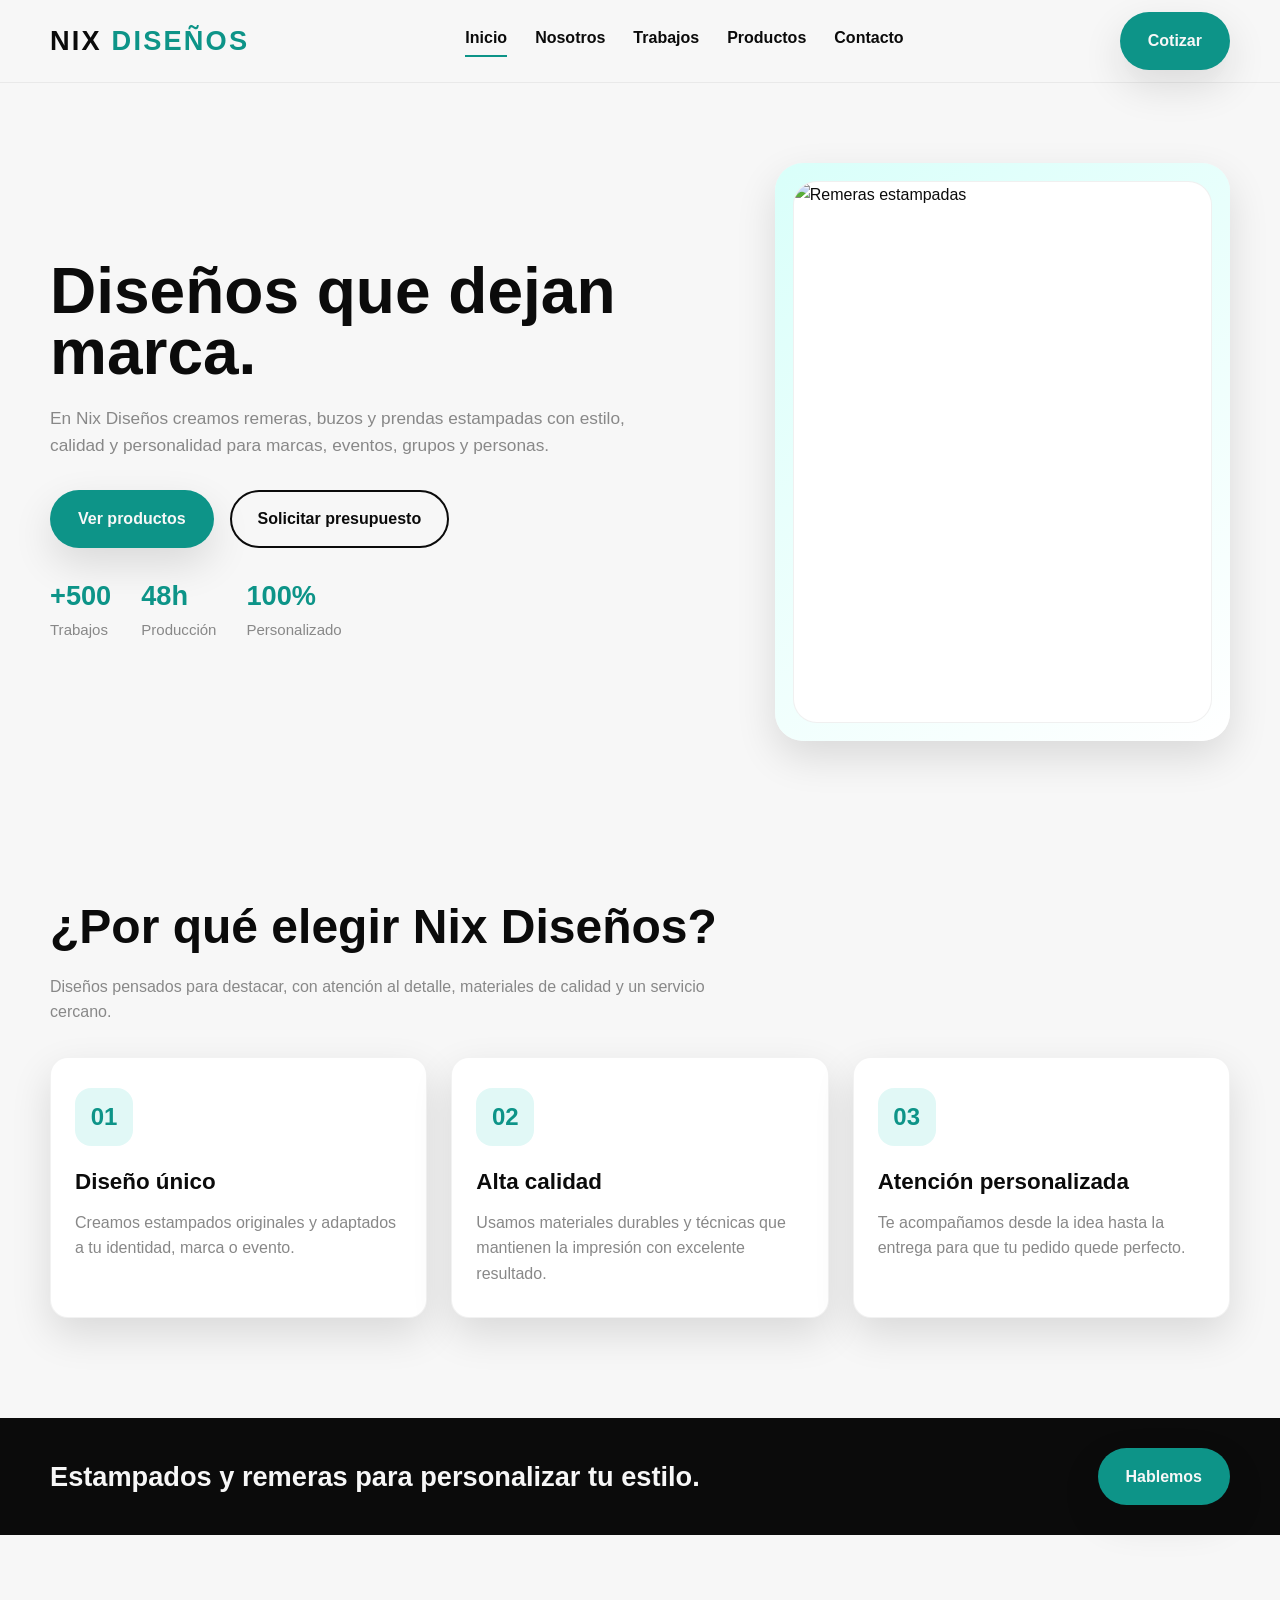
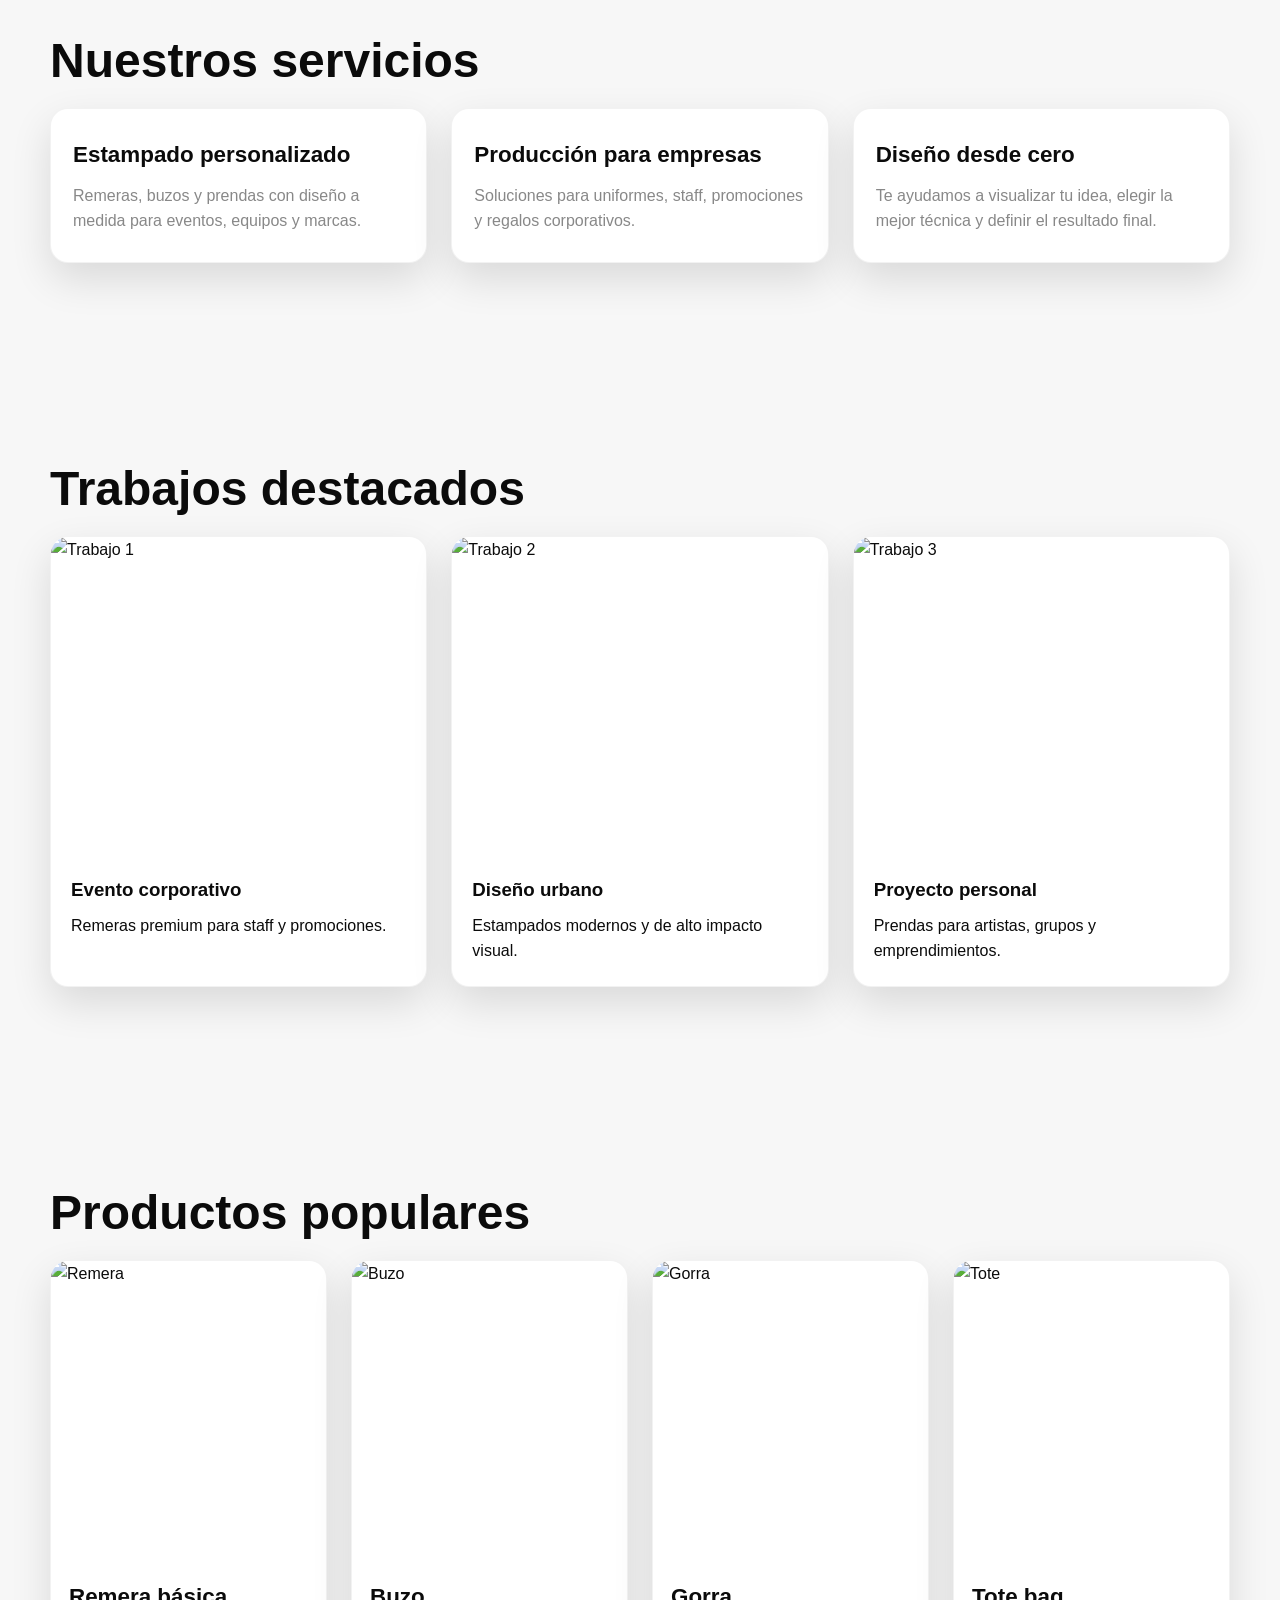
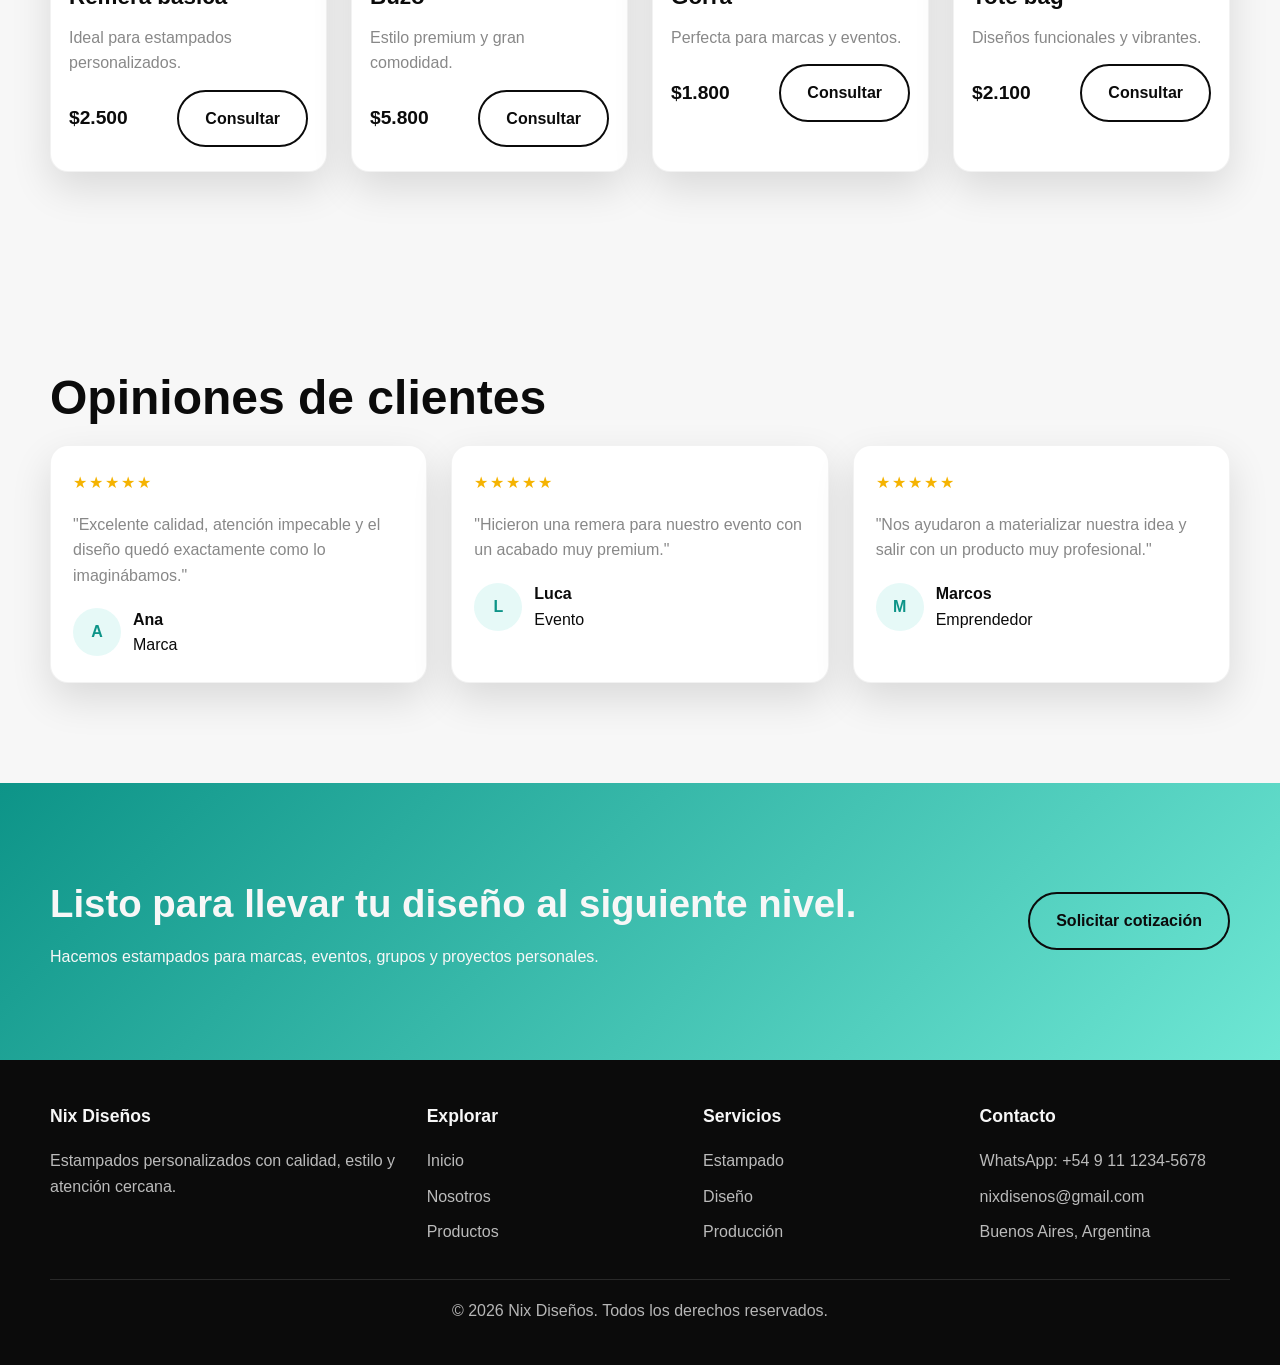
==== index.html @ 9eb081d6 "Agregar estructura completa de sitio web Nix Diseños - 5 páginas con estilos" ====
<!DOCTYPE html>
<html lang="es">
  <head>
    <meta charset="UTF-8" />
    <meta name="viewport" content="width=device-width, initial-scale=1.0" />
    <title>Nix Diseños | Estampados y remeras personalizadas</title>
    <meta
      name="description"
      content="Nix Diseños crea remeras estampadas personalizadas, diseños únicos y productos con estilo premium."
    />
    <link rel="stylesheet" href="styles.css" />
  </head>
  <body>
    <header>
      <div class="container navbar">
        <a href="index.html" class="logo">NIX <span>DISEÑOS</span></a>

        <nav class="nav-menu">
          <a href="index.html" class="active">Inicio</a>
          <a href="nosotros.html">Nosotros</a>
          <a href="trabajos.html">Trabajos</a>
          <a href="productos.html">Productos</a>
          <a href="contacto.html">Contacto</a>
        </nav>

        <div class="nav-actions">
          <a href="contacto.html" class="btn btn-primary">Cotizar</a>
          <button class="menu-toggle" aria-label="Abrir menú">
            <span></span>
            <span></span>
            <span></span>
          </button>
        </div>
      </div>
    </header>

    <main>
      <section class="hero">
        <div class="container hero-grid">
          <div class="hero-copy">
            <h1>Diseños que dejan marca.</h1>
            <p>
              En Nix Diseños creamos remeras, buzos y prendas estampadas con
              estilo, calidad y personalidad para marcas, eventos, grupos y
              personas.
            </p>

            <div class="hero-buttons">
              <a href="productos.html" class="btn btn-primary">Ver productos</a>
              <a href="contacto.html" class="btn btn-secondary">Solicitar presupuesto</a>
            </div>

            <div class="hero-stats">
              <div class="stat">
                <strong>+500</strong>
                <span>Trabajos</span>
              </div>
              <div class="stat">
                <strong>48h</strong>
                <span>Producción</span>
              </div>
              <div class="stat">
                <strong>100%</strong>
                <span>Personalizado</span>
              </div>
            </div>
          </div>

          <div class="hero-visual">
            <div class="product-showcase">
              <img
                src="https://images.unsplash.com/photo-1521572267360-ee0c2909d518?auto=format&fit=crop&w=900&q=80"
                alt="Remeras estampadas"
              />
            </div>
          </div>
        </div>
      </section>

      <section class="section">
        <div class="container">
          <h2 class="section-title">¿Por qué elegir Nix Diseños?</h2>
          <p class="section-subtitle">
            Diseños pensados para destacar, con atención al detalle, materiales de
            calidad y un servicio cercano.
          </p>

          <div class="feature-grid">
            <article class="feature-card">
              <div class="icon">01</div>
              <h3>Diseño único</h3>
              <p>
                Creamos estampados originales y adaptados a tu identidad, marca o
                evento.
              </p>
            </article>

            <article class="feature-card">
              <div class="icon">02</div>
              <h3>Alta calidad</h3>
              <p>
                Usamos materiales durables y técnicas que mantienen la impresión con
                excelente resultado.
              </p>
            </article>

            <article class="feature-card">
              <div class="icon">03</div>
              <h3>Atención personalizada</h3>
              <p>
                Te acompañamos desde la idea hasta la entrega para que tu pedido quede
                perfecto.
              </p>
            </article>
          </div>
        </div>
      </section>

      <div class="landing-strip">
        <div class="container strip-inner">
          <h3>Estampados y remeras para personalizar tu estilo.</h3>
          <a href="contacto.html" class="btn btn-primary">Hablemos</a>
        </div>
      </div>

      <section class="section">
        <div class="container">
          <h2 class="section-title">Nuestros servicios</h2>

          <div class="services-grid">
            <article class="service-card">
              <h3>Estampado personalizado</h3>
              <p>
                Remeras, buzos y prendas con diseño a medida para eventos, equipos y
                marcas.
              </p>
            </article>

            <article class="service-card">
              <h3>Producción para empresas</h3>
              <p>
                Soluciones para uniformes, staff, promociones y regalos corporativos.
              </p>
            </article>

            <article class="service-card">
              <h3>Diseño desde cero</h3>
              <p>
                Te ayudamos a visualizar tu idea, elegir la mejor técnica y definir el
                resultado final.
              </p>
            </article>
          </div>
        </div>
      </section>

      <section class="section">
        <div class="container">
          <h2 class="section-title">Trabajos destacados</h2>

          <div class="work-grid">
            <article class="work-card">
              <img
                src="https://images.unsplash.com/photo-1521572267360-ee0c2909d518?auto=format&fit=crop&w=800&q=80"
                alt="Trabajo 1"
              />
              <div class="work-info">
                <h3>Evento corporativo</h3>
                <p>Remeras premium para staff y promociones.</p>
              </div>
            </article>

            <article class="work-card">
              <img
                src="https://images.unsplash.com/photo-1521572267360-ee0c2909d518?auto=format&fit=crop&w=800&q=80"
                alt="Trabajo 2"
              />
              <div class="work-info">
                <h3>Diseño urbano</h3>
                <p>Estampados modernos y de alto impacto visual.</p>
              </div>
            </article>

            <article class="work-card">
              <img
                src="https://images.unsplash.com/photo-1521572267360-ee0c2909d518?auto=format&fit=crop&w=800&q=80"
                alt="Trabajo 3"
              />
              <div class="work-info">
                <h3>Proyecto personal</h3>
                <p>Prendas para artistas, grupos y emprendimientos.</p>
              </div>
            </article>
          </div>
        </div>
      </section>

      <section class="section">
        <div class="container">
          <h2 class="section-title">Productos populares</h2>

          <div class="product-grid">
            <article class="product-card">
              <img src="https://images.unsplash.com/photo-1521572267360-ee0c2909d518?auto=format&fit=crop&w=700&q=80" alt="Remera">
              <div class="product-info">
                <h3>Remera básica</h3>
                <p>Ideal para estampados personalizados.</p>
                <div class="price">
                  <span>$2.500</span>
                  <a href="contacto.html" class="btn btn-secondary">Consultar</a>
                </div>
              </div>
            </article>

            <article class="product-card">
              <img src="https://images.unsplash.com/photo-1521572267360-ee0c2909d518?auto=format&fit=crop&w=700&q=80" alt="Buzo">
              <div class="product-info">
                <h3>Buzo</h3>
                <p>Estilo premium y gran comodidad.</p>
                <div class="price">
                  <span>$5.800</span>
                  <a href="contacto.html" class="btn btn-secondary">Consultar</a>
                </div>
              </div>
            </article>

            <article class="product-card">
              <img src="https://images.unsplash.com/photo-1521572267360-ee0c2909d518?auto=format&fit=crop&w=700&q=80" alt="Gorra">
              <div class="product-info">
                <h3>Gorra</h3>
                <p>Perfecta para marcas y eventos.</p>
                <div class="price">
                  <span>$1.800</span>
                  <a href="contacto.html" class="btn btn-secondary">Consultar</a>
                </div>
              </div>
            </article>

            <article class="product-card">
              <img src="https://images.unsplash.com/photo-1521572267360-ee0c2909d518?auto=format&fit=crop&w=700&q=80" alt="Tote">
              <div class="product-info">
                <h3>Tote bag</h3>
                <p>Diseños funcionales y vibrantes.</p>
                <div class="price">
                  <span>$2.100</span>
                  <a href="contacto.html" class="btn btn-secondary">Consultar</a>
                </div>
              </div>
            </article>
          </div>
        </div>
      </section>

      <section class="section">
        <div class="container">
          <h2 class="section-title">Opiniones de clientes</h2>

          <div class="testimonials-grid">
            <article class="testimonial">
              <div class="rating">★★★★★</div>
              <p>
                "Excelente calidad, atención impecable y el diseño quedó exactamente
                como lo imaginábamos."
              </p>
              <div class="client">
                <div class="avatar">A</div>
                <div>
                  <strong>Ana</strong><br />
                  <span>Marca</span>
                </div>
              </div>
            </article>

            <article class="testimonial">
              <div class="rating">★★★★★</div>
              <p>
                "Hicieron una remera para nuestro evento con un acabado muy premium."
              </p>
              <div class="client">
                <div class="avatar">L</div>
                <div>
                  <strong>Luca</strong><br />
                  <span>Evento</span>
                </div>
              </div>
            </article>

            <article class="testimonial">
              <div class="rating">★★★★★</div>
              <p>
                "Nos ayudaron a materializar nuestra idea y salir con un producto muy
                profesional."
              </p>
              <div class="client">
                <div class="avatar">M</div>
                <div>
                  <strong>Marcos</strong><br />
                  <span>Emprendedor</span>
                </div>
              </div>
            </article>
          </div>
        </div>
      </section>

      <section class="cta">
        <div class="container cta-inner">
          <div>
            <h2>Listo para llevar tu diseño al siguiente nivel.</h2>
            <p>Hacemos estampados para marcas, eventos, grupos y proyectos personales.</p>
          </div>
          <a href="contacto.html" class="btn btn-secondary">Solicitar cotización</a>
        </div>
      </section>
    </main>

    <footer>
      <div class="container">
        <div class="footer-grid">
          <div>
            <h4>Nix Diseños</h4>
            <p>
              Estampados personalizados con calidad, estilo y atención cercana.
            </p>
          </div>

          <div>
            <h4>Explorar</h4>
            <ul>
              <li><a href="index.html">Inicio</a></li>
              <li><a href="nosotros.html">Nosotros</a></li>
              <li><a href="productos.html">Productos</a></li>
            </ul>
          </div>

          <div>
            <h4>Servicios</h4>
            <ul>
              <li>Estampado</li>
              <li>Diseño</li>
              <li>Producción</li>
            </ul>
          </div>

          <div>
            <h4>Contacto</h4>
            <ul>
              <li>WhatsApp: +54 9 11 1234-5678</li>
              <li>nixdisenos@gmail.com</li>
              <li>Buenos Aires, Argentina</li>
            </ul>
          </div>
        </div>

        <div class="copyright">
          © <span id="year"></span> Nix Diseños. Todos los derechos reservados.
        </div>
      </div>
    </footer>

    <script src="script.js"></script>
  </body>
</html>
---- styles.css ----
:root {
  --black: #0b0b0b;
  --white: #f7f7f7;
  --green-1: #0d9488;
  --green-2: #6ee7d4;
  --gray-1: #dfe3e3;
  --gray-2: #888888;
  --shadow: 0 16px 40px rgba(0, 0, 0, 0.12);
  --radius: 18px;
  --container: 1180px;
}

* {
  box-sizing: border-box;
  margin: 0;
  padding: 0;
}

html {
  scroll-behavior: smooth;
}

body {
  font-family: Arial, Helvetica, sans-serif;
  background: var(--white);
  color: var(--black);
  line-height: 1.6;
}

img {
  max-width: 100%;
  display: block;
}

a {
  text-decoration: none;
  color: inherit;
}

ul {
  list-style: none;
}

.container {
  width: min(var(--container), calc(100% - 32px));
  margin: 0 auto;
}

.btn {
  display: inline-flex;
  align-items: center;
  justify-content: center;
  padding: 14px 26px;
  border-radius: 999px;
  font-weight: 700;
  transition: 0.2s ease;
  border: 2px solid transparent;
  cursor: pointer;
}

.btn-primary {
  background: var(--green-1);
  color: var(--white);
  box-shadow: var(--shadow);
}

.btn-primary:hover {
  background: #0a7c73;
}

.btn-secondary {
  border-color: var(--black);
  color: var(--black);
  background: transparent;
}

.btn-secondary:hover {
  background: var(--black);
  color: var(--white);
}

.section {
  padding: 100px 0;
}

.section-title {
  font-size: clamp(2rem, 4vw, 3rem);
  margin-bottom: 20px;
  line-height: 1.1;
}

.section-subtitle {
  color: var(--gray-2);
  max-width: 700px;
  margin-bottom: 32px;
}

header {
  position: sticky;
  top: 0;
  z-index: 100;
  background: rgba(247, 247, 247, 0.92);
  backdrop-filter: blur(10px);
  border-bottom: 1px solid rgba(0, 0, 0, 0.06);
}

.navbar {
  display: flex;
  align-items: center;
  justify-content: space-between;
  min-height: 82px;
}

.logo {
  font-size: 1.7rem;
  letter-spacing: 0.08em;
  font-weight: 800;
  color: var(--black);
}

.logo span {
  color: var(--green-1);
}

.nav-menu {
  display: flex;
  align-items: center;
  gap: 28px;
  font-weight: 600;
}

.nav-menu a {
  position: relative;
  padding-bottom: 6px;
}

.nav-menu a::after {
  content: "";
  position: absolute;
  left: 0;
  bottom: 0;
  width: 0;
  height: 2px;
  background: var(--green-1);
  transition: width 0.2s ease;
}

.nav-menu a:hover::after,
.nav-menu a.active::after {
  width: 100%;
}

.nav-actions {
  display: flex;
  align-items: center;
  gap: 12px;
}

.menu-toggle {
  display: none;
  flex-direction: column;
  gap: 5px;
  border: none;
  background: transparent;
  cursor: pointer;
}

.menu-toggle span {
  display: block;
  width: 28px;
  height: 3px;
  background: var(--black);
  border-radius: 3px;
}

.hero {
  padding: 80px 0 60px;
}

.hero-grid {
  display: grid;
  grid-template-columns: 1.2fr 0.8fr;
  gap: 42px;
  align-items: center;
}

.hero-copy h1 {
  font-size: clamp(2.6rem, 5vw, 5rem);
  line-height: 0.95;
  margin-bottom: 22px;
}

.hero-copy p {
  font-size: 1.08rem;
  color: var(--gray-2);
  max-width: 600px;
  margin-bottom: 30px;
}

.hero-buttons {
  display: flex;
  gap: 16px;
  flex-wrap: wrap;
}

.hero-stats {
  display: flex;
  gap: 30px;
  margin-top: 26px;
  flex-wrap: wrap;
}

.stat strong {
  display: block;
  font-size: 1.7rem;
  color: var(--green-1);
}

.stat span {
  color: var(--gray-2);
  font-size: 0.94rem;
}

.hero-visual {
  background: linear-gradient(145deg, #d9fffa, #ffffff);
  border-radius: 28px;
  padding: 18px;
  box-shadow: var(--shadow);
}

.product-showcase {
  border-radius: 24px;
  overflow: hidden;
  background: #fff;
  border: 1px solid rgba(0, 0, 0, 0.06);
}

.product-showcase img {
  width: 100%;
  height: 540px;
  object-fit: cover;
}

.badge {
  position: absolute;
  background: var(--black);
  color: var(--white);
  padding: 10px 14px;
  border-radius: 999px;
  font-size: 0.8rem;
  font-weight: 700;
  top: 12px;
  right: 12px;
}

.feature-grid,
.services-grid,
.work-grid,
.product-grid,
.testimonials-grid,
.contact-grid,
.about-grid {
  display: grid;
  gap: 24px;
}

.feature-grid {
  grid-template-columns: repeat(3, minmax(0, 1fr));
}

.feature-card,
.service-card,
.work-card,
.product-card,
.testimonial,
.contact-card,
.about-card {
  background: #fff;
  border: 1px solid rgba(0, 0, 0, 0.05);
  border-radius: var(--radius);
  box-shadow: var(--shadow);
}

.feature-card {
  padding: 30px 24px;
}

.icon {
  width: 58px;
  height: 58px;
  border-radius: 16px;
  display: grid;
  place-items: center;
  background: rgba(14, 199, 177, 0.12);
  color: var(--green-1);
  font-size: 1.5rem;
  font-weight: 800;
  margin-bottom: 18px;
}

.feature-card h3,
.service-card h3,
.product-card h3,
.contact-card h3,
.about-card h3 {
  margin-bottom: 10px;
  font-size: 1.4rem;
}

.feature-card p,
.service-card p,
.product-card p,
.contact-card p,
.about-card p,
.testimonial p,
.contact-form p {
  color: var(--gray-2);
}

.landing-strip {
  background: var(--black);
  color: var(--white);
  padding: 30px 0;
}

.strip-inner {
  display: flex;
  justify-content: space-between;
  align-items: center;
  gap: 20px;
  flex-wrap: wrap;
}

.strip-inner h3 {
  font-size: clamp(1.7rem, 2vw, 2.3rem);
}

.services-grid {
  grid-template-columns: repeat(3, minmax(0, 1fr));
}

.service-card {
  padding: 28px 22px;
}

.work-grid {
  grid-template-columns: repeat(3, minmax(0, 1fr));
}

.work-card {
  overflow: hidden;
}

.work-card img {
  width: 100%;
  height: 320px;
  object-fit: cover;
}

.work-info {
  padding: 18px 20px 22px;
}

.work-info h3 {
  margin-bottom: 8px;
}

.product-grid {
  grid-template-columns: repeat(4, minmax(0, 1fr));
}

.product-card {
  overflow: hidden;
}

.product-card img {
  height: 300px;
  object-fit: cover;
}

.product-info {
  padding: 18px 18px 24px;
}

.price {
  margin-top: 14px;
  display: flex;
  justify-content: space-between;
  align-items: center;
  font-weight: 700;
}

.price span:first-child {
  font-size: 1.2rem;
}

.testimonials-grid {
  grid-template-columns: repeat(3, minmax(0, 1fr));
}

.testimonial {
  padding: 24px 22px;
}

.rating {
  color: #f5b301;
  letter-spacing: 2px;
  margin-bottom: 16px;
}

.client {
  margin-top: 18px;
  display: flex;
  align-items: center;
  gap: 12px;
}

.avatar {
  width: 48px;
  height: 48px;
  border-radius: 50%;
  display: grid;
  place-items: center;
  background: rgba(14, 199, 177, 0.1);
  color: var(--green-1);
  font-weight: 700;
}

.cta {
  background: linear-gradient(135deg, var(--green-1), var(--green-2));
  color: var(--white);
  padding: 90px 0;
}

.cta-inner {
  display: flex;
  justify-content: space-between;
  align-items: center;
  gap: 24px;
  flex-wrap: wrap;
}

.cta h2 {
  font-size: clamp(2rem, 3vw, 3rem);
  margin-bottom: 10px;
}

footer {
  background: var(--black);
  color: var(--white);
  padding: 42px 0;
}

.footer-grid {
  display: grid;
  grid-template-columns: 1.4fr 1fr 1fr 1fr;
  gap: 26px;
}

.footer-grid h4 {
  margin-bottom: 18px;
  font-size: 1.1rem;
}

.footer-grid p,
.footer-grid li,
.footer-grid a {
  color: rgba(255, 255, 255, 0.72);
}

.footer-grid ul li {
  margin-bottom: 10px;
}

.copyright {
  margin-top: 24px;
  border-top: 1px solid rgba(255, 255, 255, 0.12);
  padding-top: 18px;
  text-align: center;
  color: rgba(255, 255, 255, 0.7);
}

.page-hero {
  padding: 80px 0 50px;
  background: linear-gradient(180deg, rgba(110, 231, 212, 0.18), rgba(255, 255, 255, 0), transparent);
}

.page-title {
  font-size: clamp(2.3rem, 4vw, 4rem);
  margin-bottom: 14px;
}

.breadcrumb {
  display: flex;
  align-items: center;
  gap: 10px;
  color: var(--gray-2);
  font-weight: 600;
}

.about-grid {
  grid-template-columns: 1fr 1fr;
}

.about-card,
.contact-card {
  padding: 30px 24px;
}

.contact-grid {
  grid-template-columns: 1.1fr 1.4fr;
}

.contact-form {
  background: #fff;
  padding: 28px 24px;
  border-radius: var(--radius);
  border: 1px solid rgba(0, 0, 0, 0.05);
  box-shadow: var(--shadow);
}

.form-grid {
  display: grid;
  grid-template-columns: repeat(2, minmax(0, 1fr));
  gap: 18px;
  margin-top: 20px;
}

.form-grid .full {
  grid-column: 1 / -1;
}

input, textarea {
  width: 100%;
  padding: 15px 16px;
  border: 1px solid rgba(0, 0, 0, 0.12);
  border-radius: 12px;
  font: inherit;
  background: #fbfbfb;
}

textarea {
  min-height: 160px;
  resize: vertical;
}

.form-actions {
  margin-top: 20px;
}

@media (max-width: 980px) {
  .hero-grid,
  .feature-grid,
  .services-grid,
  .work-grid,
  .product-grid,
  .testimonials-grid,
  .contact-grid,
  .about-grid,
  .footer-grid {
    grid-template-columns: 1fr 1fr;
  }

  .hero-grid,
  .about-grid,
  .contact-grid {
    grid-template-columns: 1fr;
  }

  .product-grid {
    grid-template-columns: repeat(2, minmax(0, 1fr));
  }

  .nav-menu {
    position: absolute;
    top: 82px;
    left: 0;
    right: 0;
    background: rgba(247, 247, 247, 0.98);
    display: none;
    flex-direction: column;
    padding: 20px 0 26px;
    border-bottom: 1px solid rgba(0, 0, 0, 0.08);
  }

  .nav-menu.open {
    display: flex;
  }

  .menu-toggle {
    display: flex;
  }

  .nav-actions .btn {
    display: none;
  }
}

@media (max-width: 640px) {
  .feature-grid,
  .services-grid,
  .work-grid,
  .product-grid,
  .testimonials-grid,
  .form-grid,
  .footer-grid {
    grid-template-columns: 1fr;
  }

  .hero-buttons {
    flex-direction: column;
    align-items: stretch;
  }

  .cta-inner {
    align-items: flex-start;
  }

  .strip-inner {
    flex-direction: column;
    align-items: flex-start;
  }
}
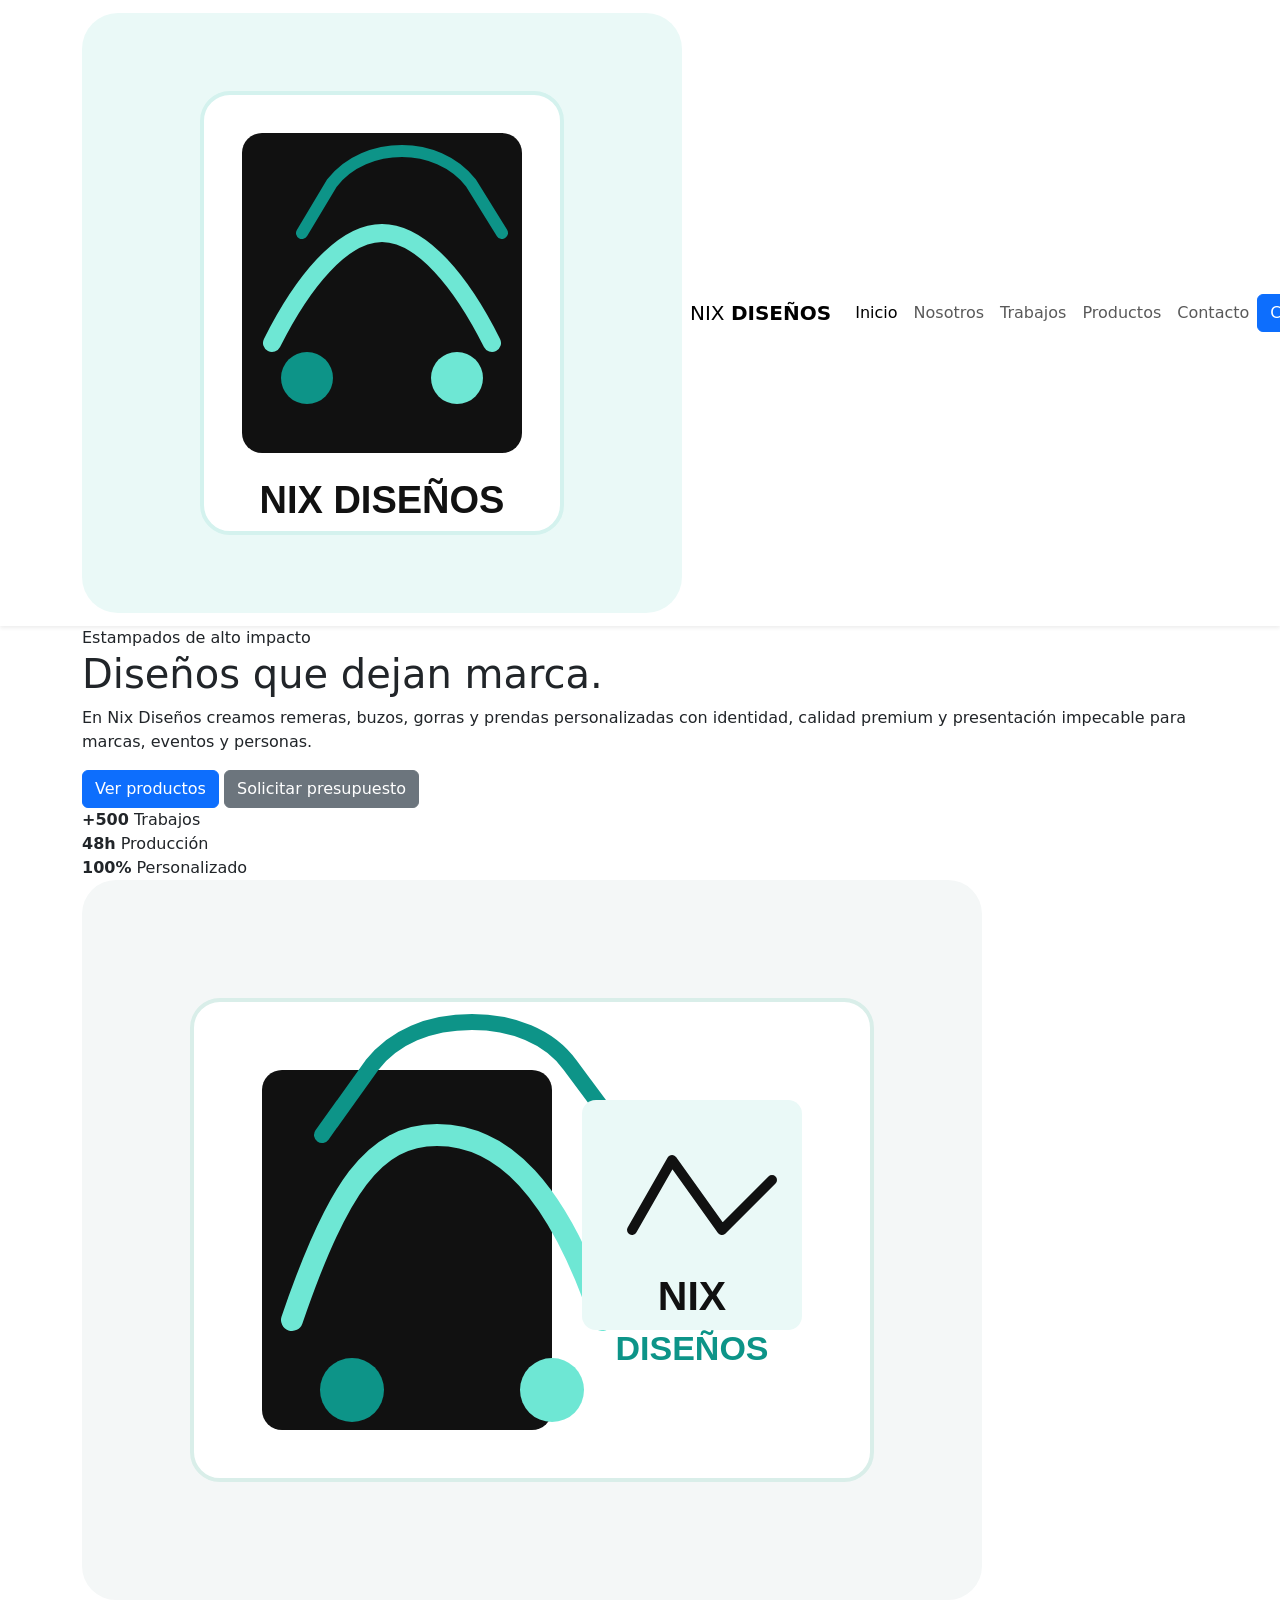
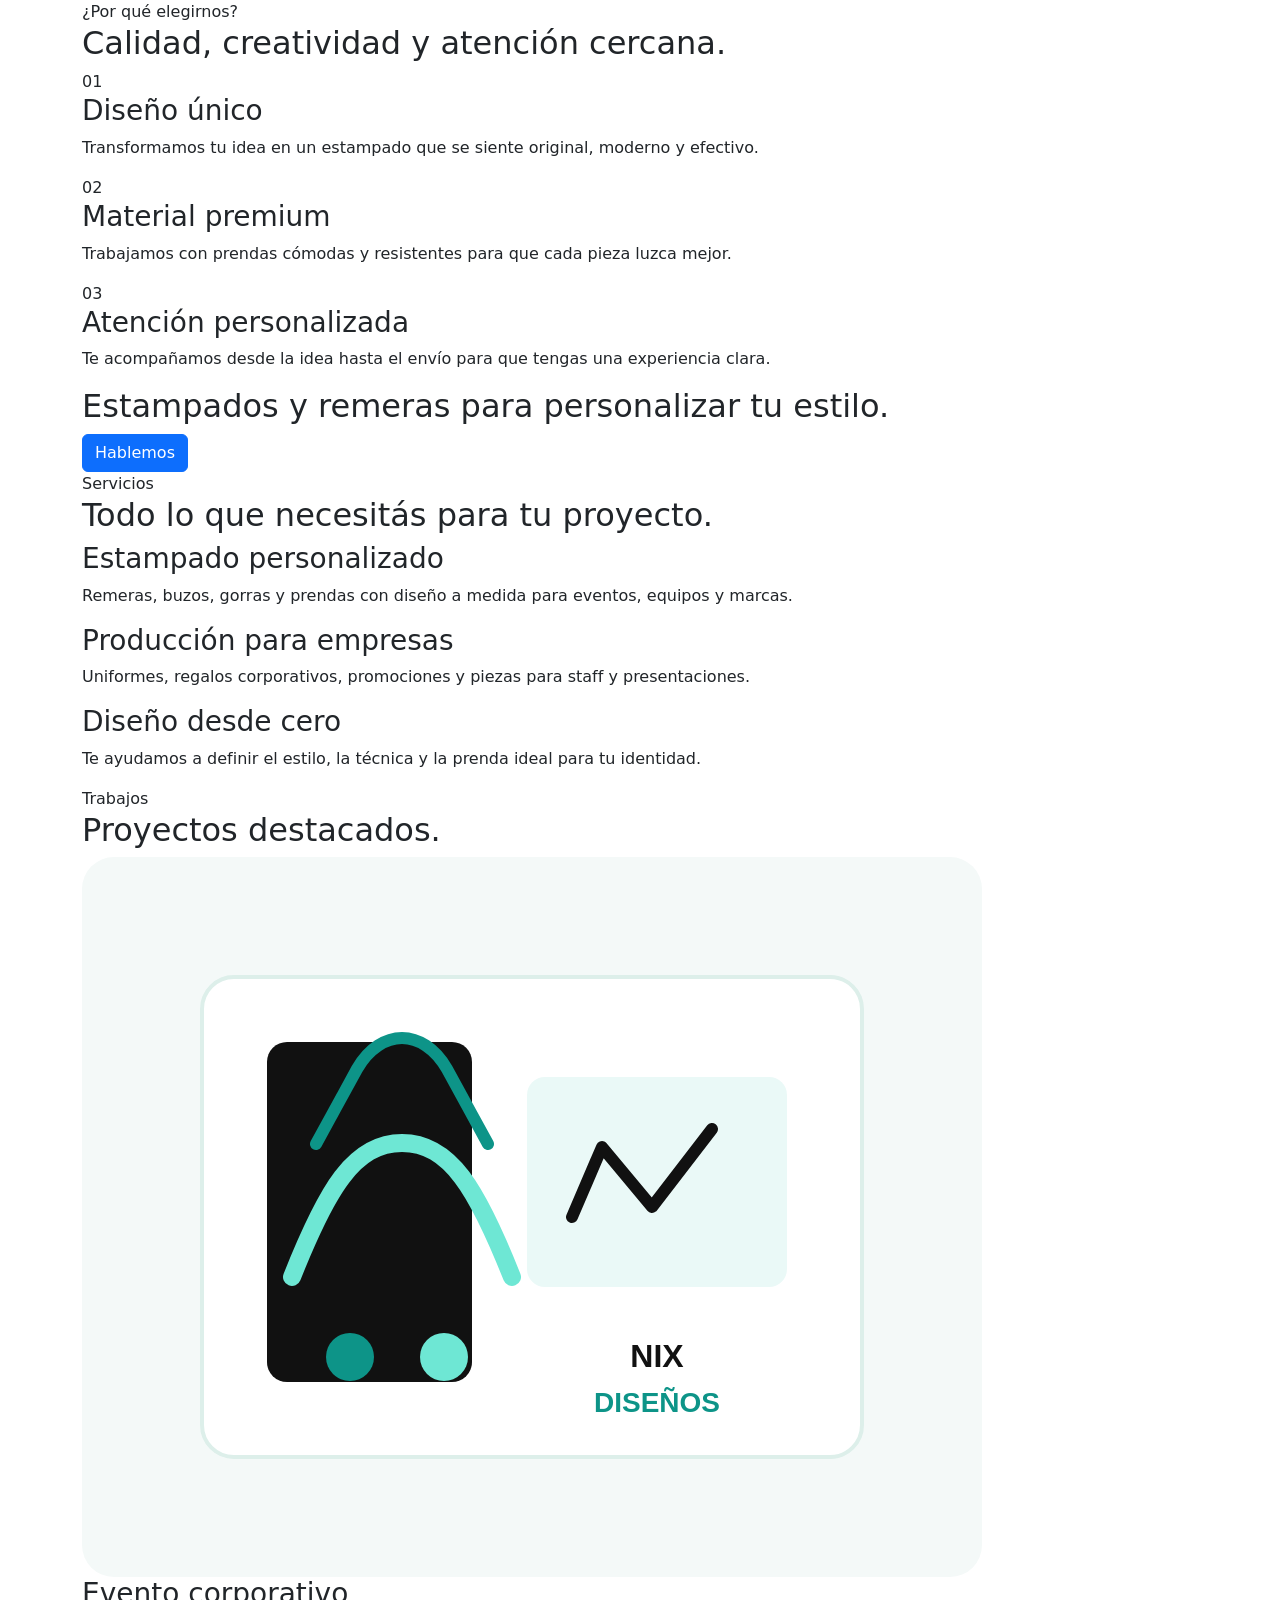
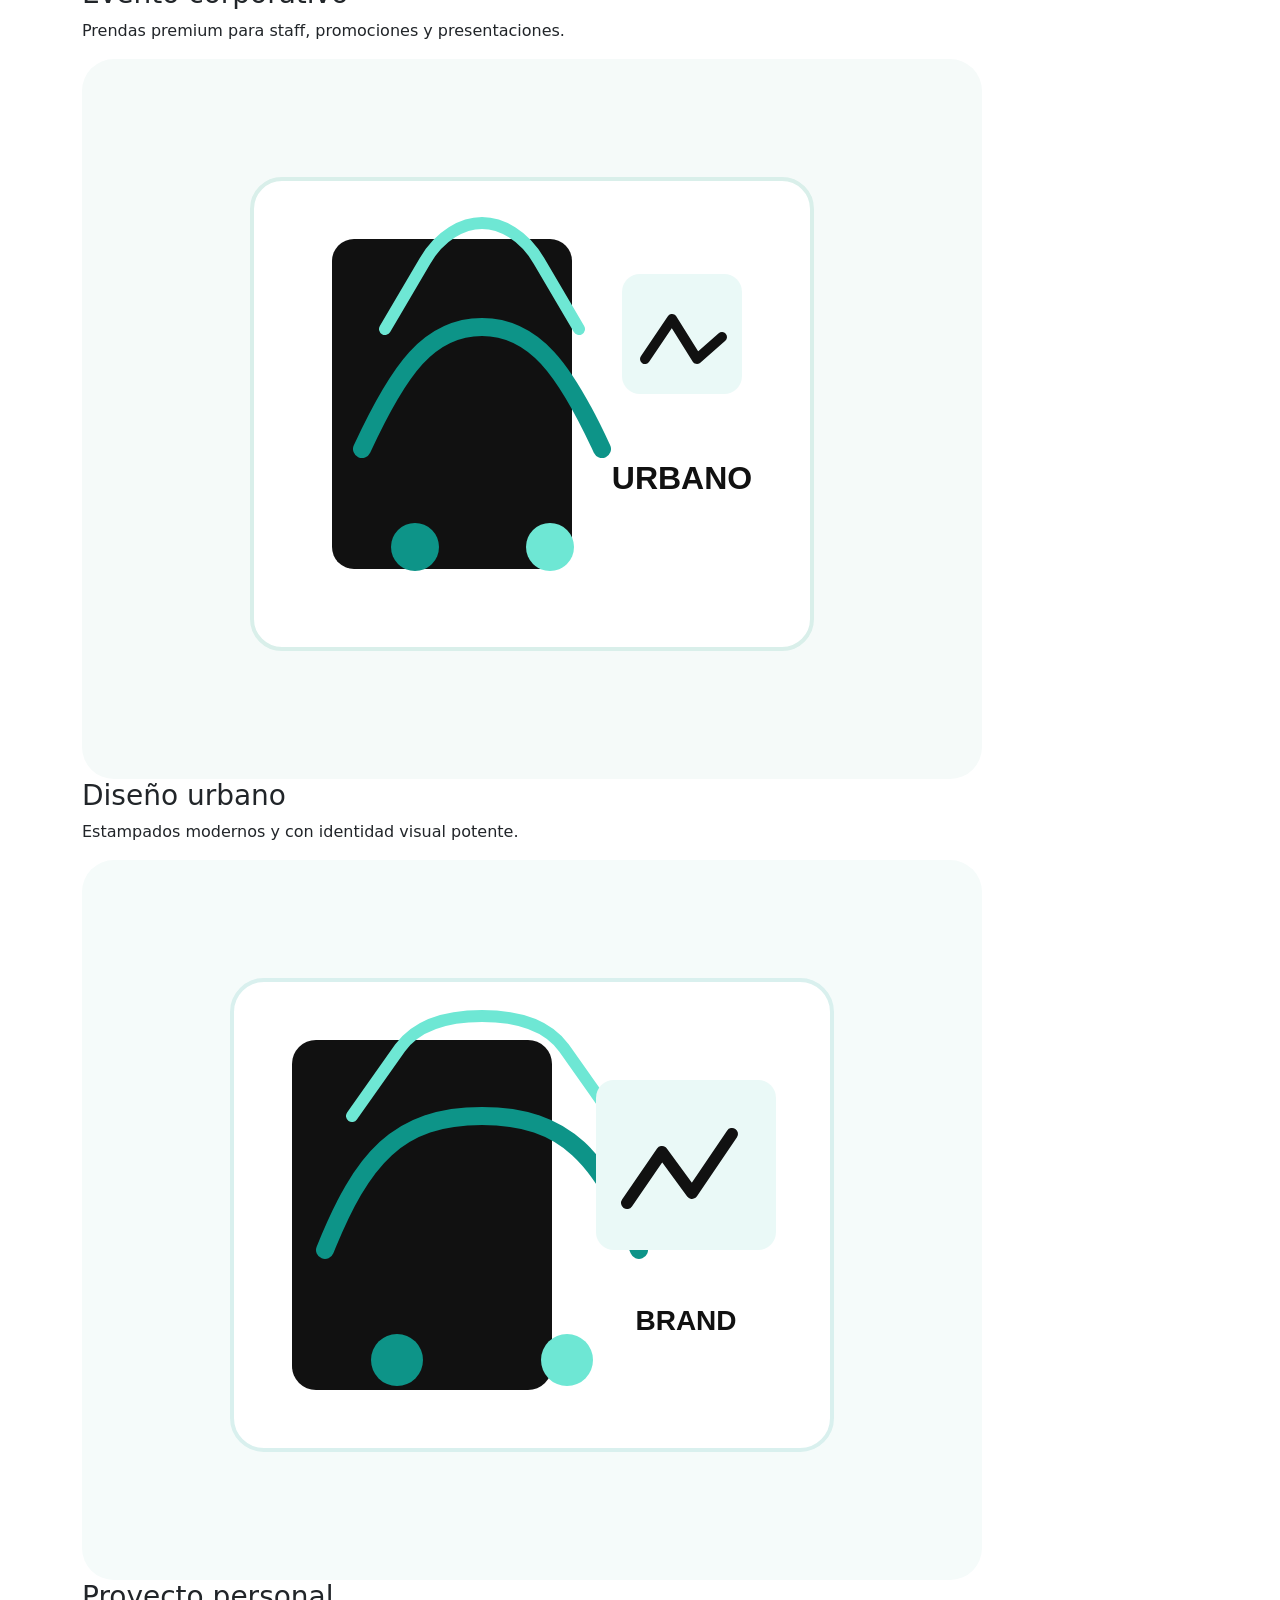
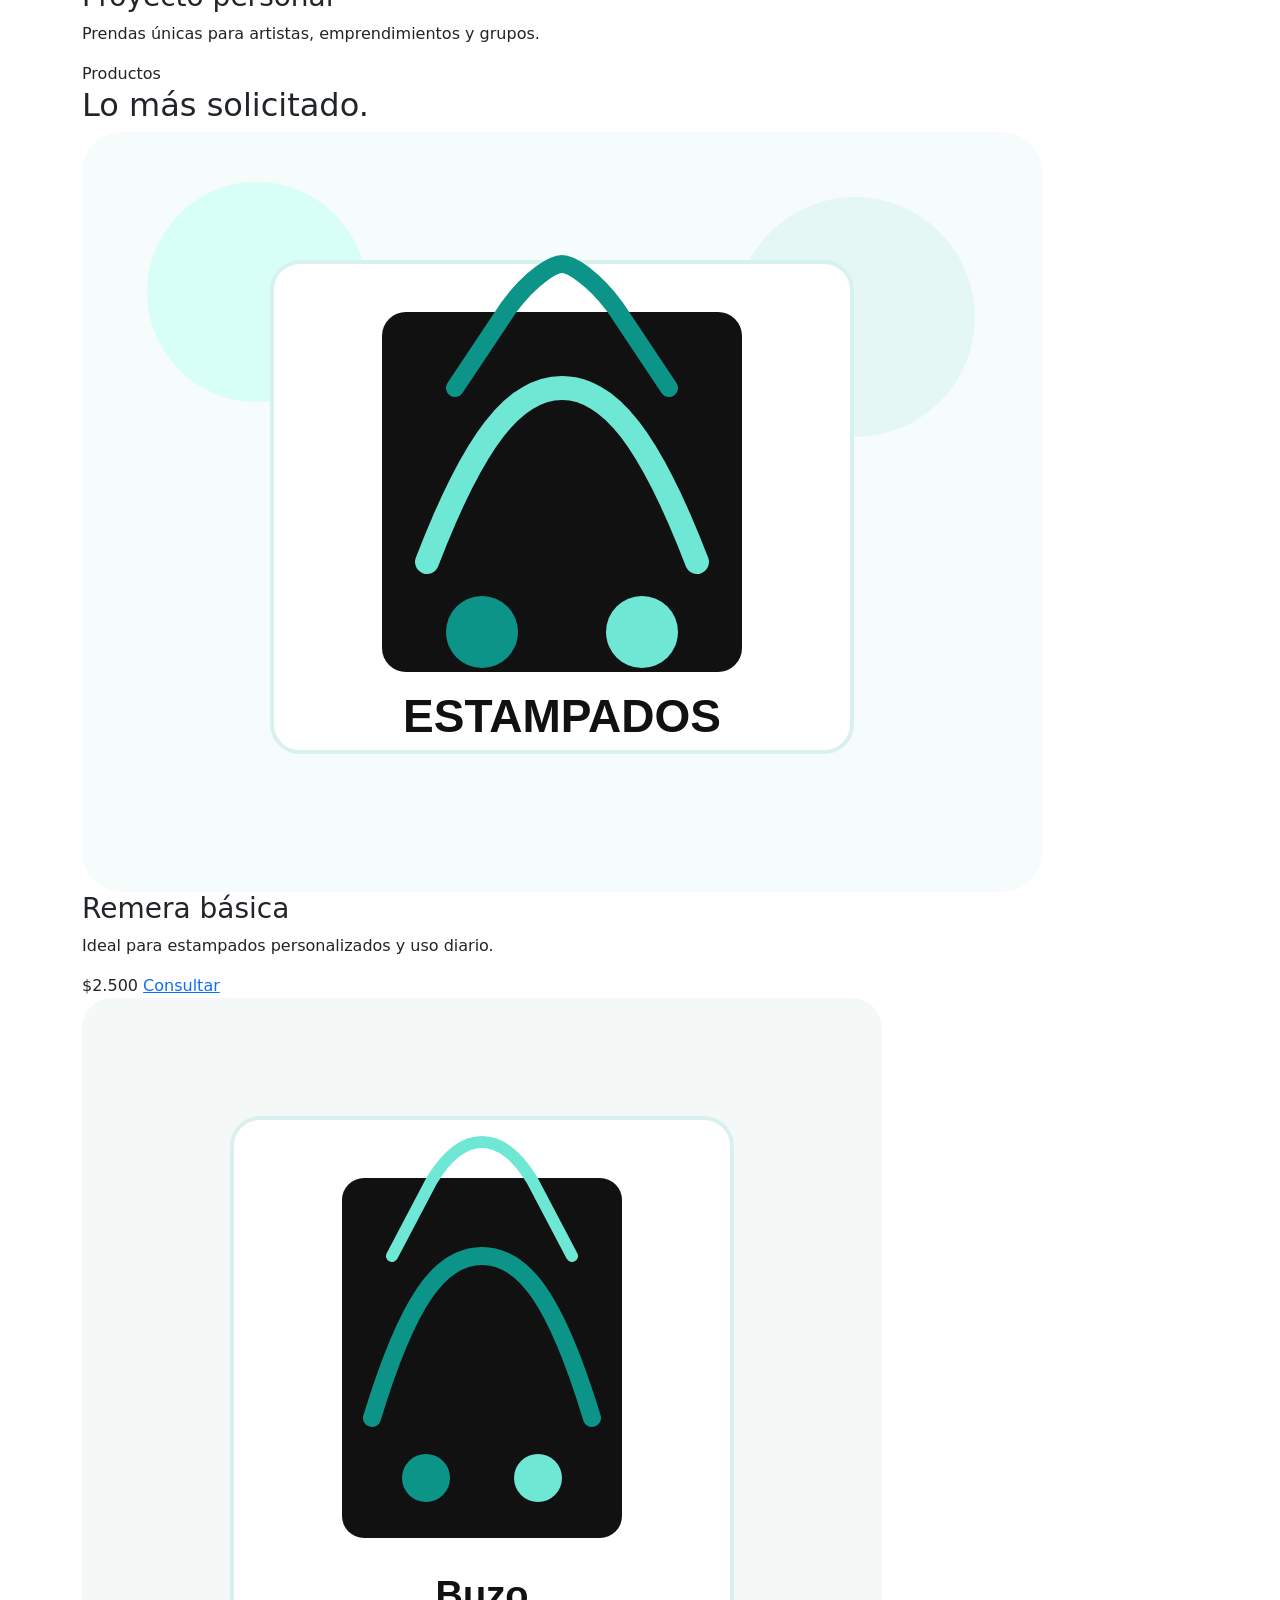
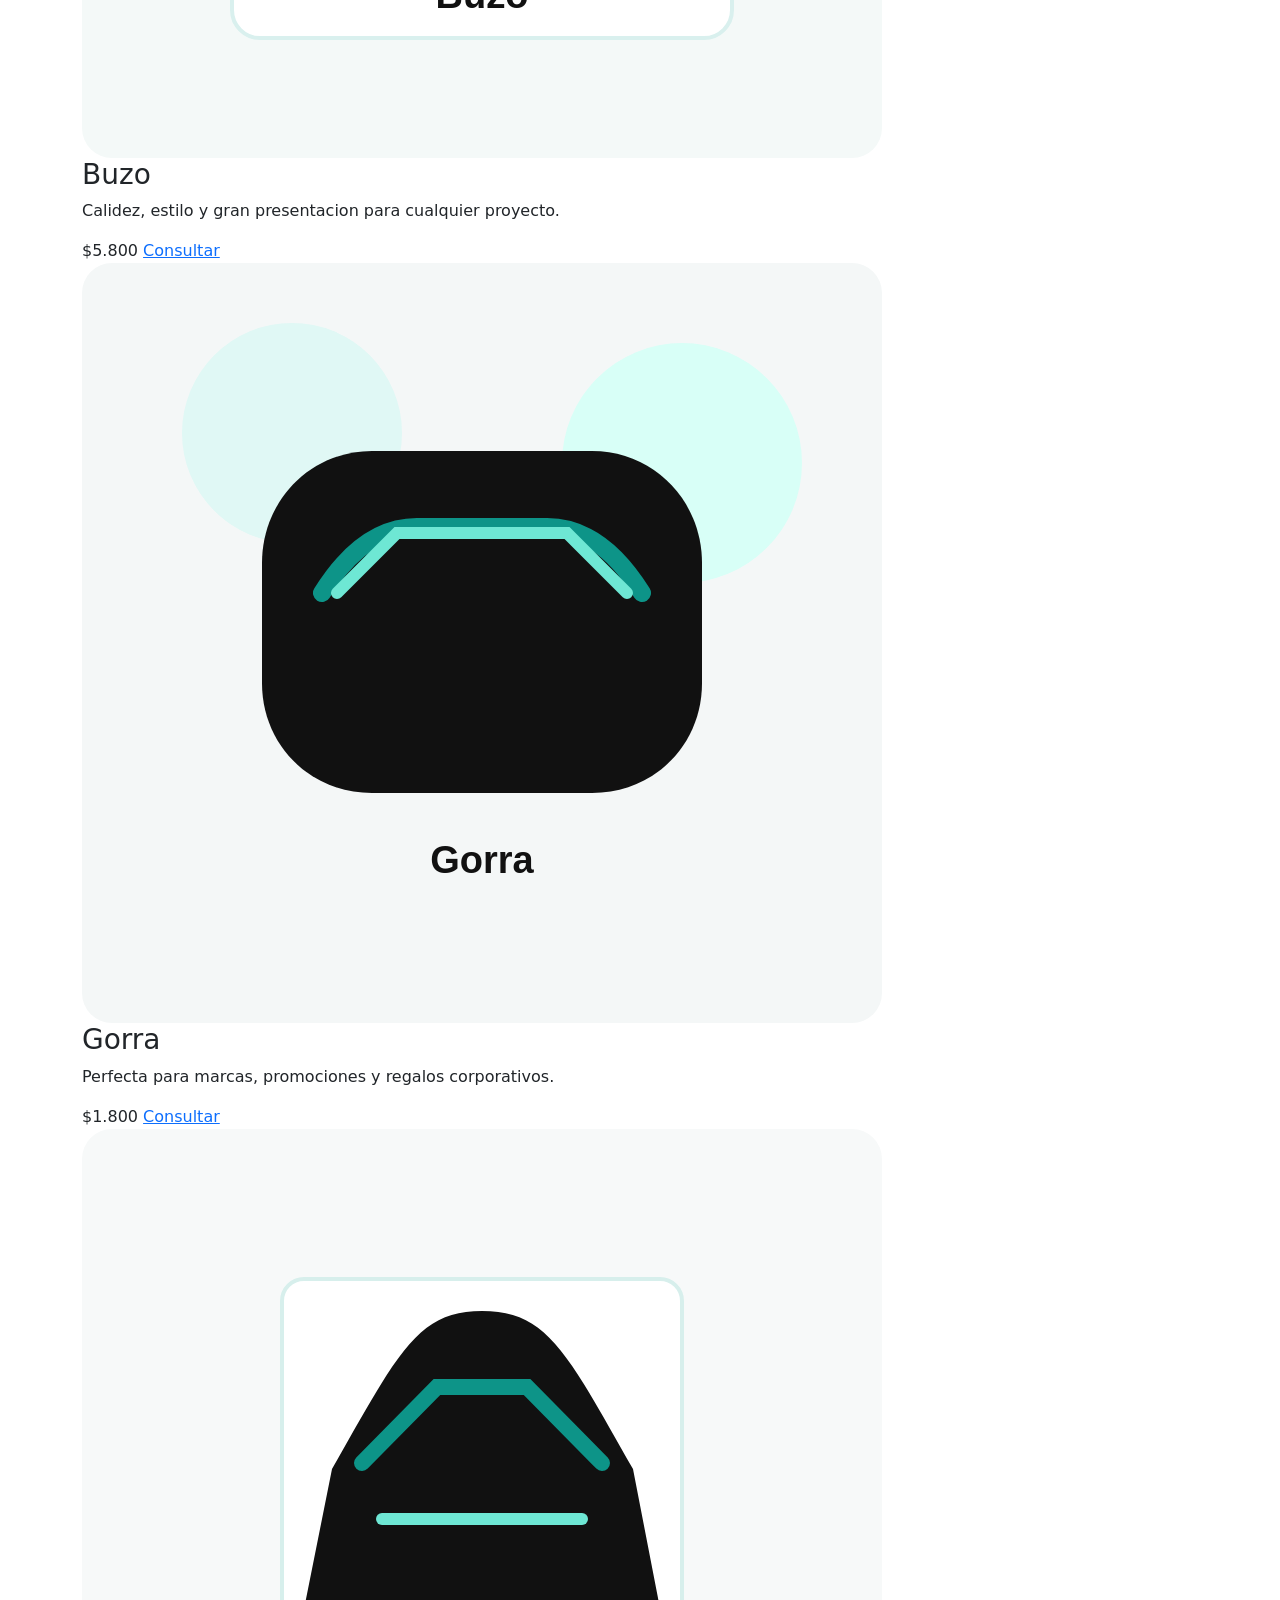
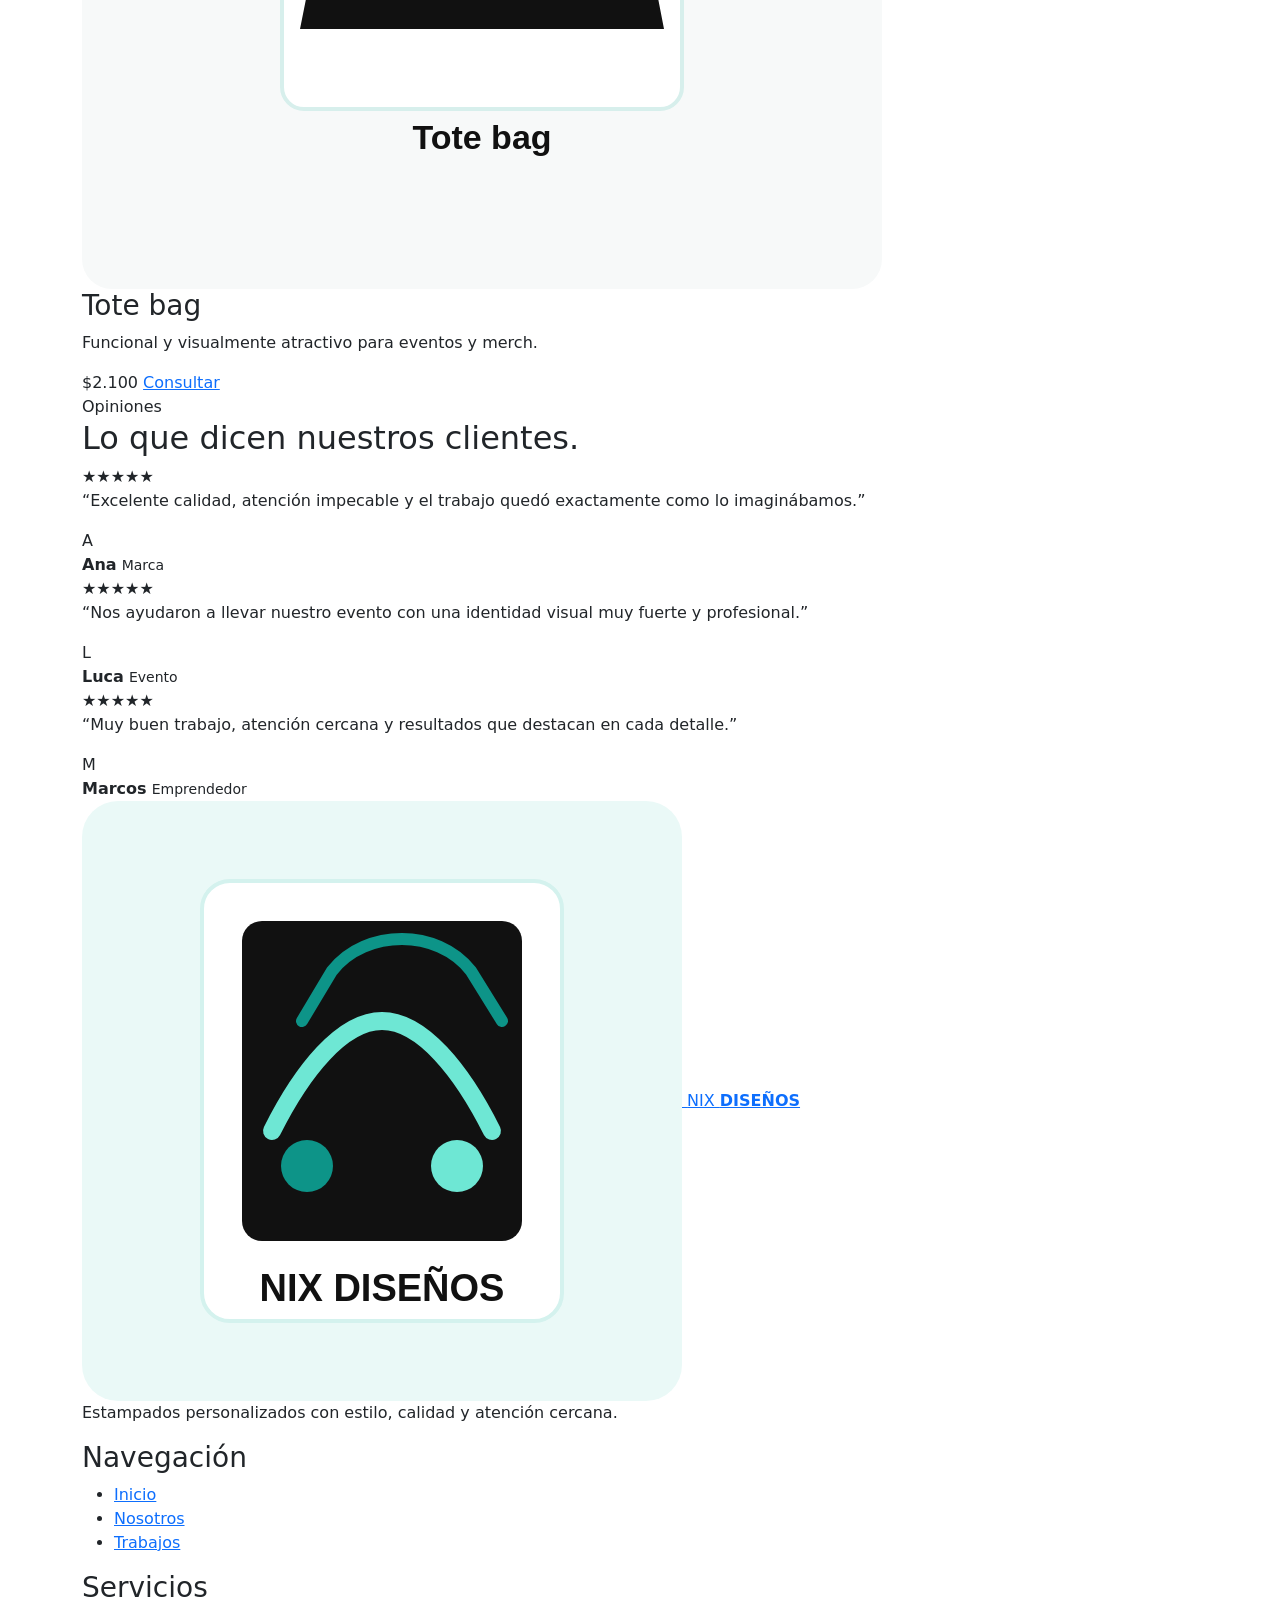
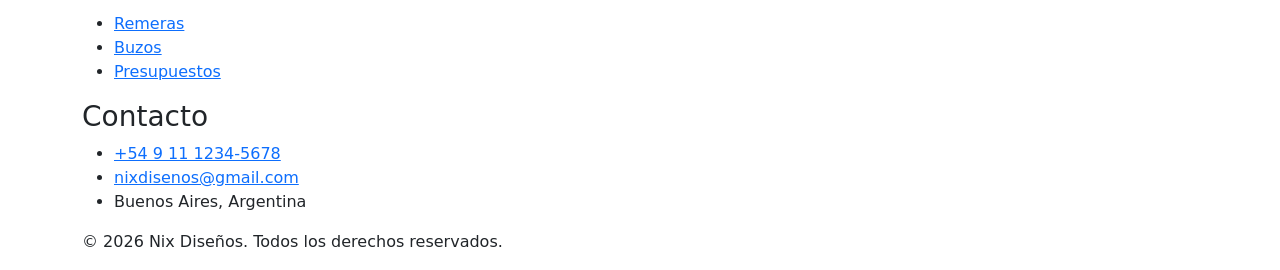
==== commit 9d6dcd78: "Reestructurar proyecto Nix Diseños con Bootstrap, SCSS, páginas y assets profesionales" ====
--- a/index.html
+++ b/index.html
@@ -3,192 +3,189 @@
   <head>
     <meta charset="UTF-8" />
     <meta name="viewport" content="width=device-width, initial-scale=1.0" />
-    <title>Nix Diseños | Estampados y remeras personalizadas</title>
     <meta
       name="description"
-      content="Nix Diseños crea remeras estampadas personalizadas, diseños únicos y productos con estilo premium."
-    />
-    <link rel="stylesheet" href="styles.css" />
+      content="Nix Diseños fabrica remeras estampadas personalizadas, estampados para eventos, marcas y proyectos únicos en Buenos Aires."
+    />
+    <meta
+      name="keywords"
+      content="Nix Diseños, remeras personalizadas, estampados, estampame, diseño gráfico, Buenos Aires, remeras estampadas"
+    />
+    <title>Nix Diseños | Estampados y remeras personalizadas</title>
+    <link rel="preconnect" href="https://fonts.googleapis.com" />
+    <link rel="preconnect" href="https://fonts.gstatic.com" crossorigin />
+    <link
+      href="https://fonts.googleapis.com/css2?family=Montserrat:wght@400;500;600;700;800;900&display=swap"
+      rel="stylesheet"
+    />
+    <link
+      rel="stylesheet"
+      href="https://cdn.jsdelivr.net/npm/bootstrap@5.3.3/dist/css/bootstrap.min.css"
+    />
+    <link
+      rel="stylesheet"
+      href="https://unpkg.com/aos@2.3.1/dist/aos.css"
+    />
+    <link rel="stylesheet" href="styles/main.css" />
   </head>
   <body>
     <header>
-      <div class="container navbar">
-        <a href="index.html" class="logo">NIX <span>DISEÑOS</span></a>
-
-        <nav class="nav-menu">
-          <a href="index.html" class="active">Inicio</a>
-          <a href="nosotros.html">Nosotros</a>
-          <a href="trabajos.html">Trabajos</a>
-          <a href="productos.html">Productos</a>
-          <a href="contacto.html">Contacto</a>
-        </nav>
-
-        <div class="nav-actions">
-          <a href="contacto.html" class="btn btn-primary">Cotizar</a>
-          <button class="menu-toggle" aria-label="Abrir menú">
-            <span></span>
-            <span></span>
-            <span></span>
+      <nav class="navbar navbar-expand-lg navbar-light sticky-top shadow-sm" aria-label="Main navigation">
+        <div class="container">
+          <a class="navbar-brand d-flex align-items-center gap-2" href="index.html" aria-label="Nix Diseños home">
+            <img src="assets/img/logo.svg" alt="Logo Nix Diseños" class="brand-logo" />
+            <span class="brand-text">NIX <strong>DISEÑOS</strong></span>
+          </a>
+
+          <button
+            class="navbar-toggler"
+            type="button"
+            data-bs-toggle="collapse"
+            data-bs-target="#mainNavbar"
+            aria-controls="mainNavbar"
+            aria-expanded="false"
+            aria-label="Abrir menú"
+          >
+            <span class="navbar-toggler-icon"></span>
           </button>
-        </div>
-      </div>
+
+          <div class="collapse navbar-collapse" id="mainNavbar">
+            <ul class="navbar-nav mx-auto mb-2 mb-lg-0">
+              <li class="nav-item"><a class="nav-link active" href="index.html">Inicio</a></li>
+              <li class="nav-item"><a class="nav-link" href="pages/nosotros.html">Nosotros</a></li>
+              <li class="nav-item"><a class="nav-link" href="pages/trabajos.html">Trabajos</a></li>
+              <li class="nav-item"><a class="nav-link" href="pages/productos.html">Productos</a></li>
+              <li class="nav-item"><a class="nav-link" href="pages/contacto.html">Contacto</a></li>
+            </ul>
+            <a class="btn btn-primary" href="pages/contacto.html">Cotizar</a>
+          </div>
+        </div>
+      </nav>
     </header>
 
     <main>
-      <section class="hero">
-        <div class="container hero-grid">
-          <div class="hero-copy">
+      <section class="hero-section">
+        <div class="container hero-wrapper">
+          <div class="hero-copy" data-aos="fade-right" data-aos-duration="1000">
+            <span class="eyebrow">Estampados de alto impacto</span>
             <h1>Diseños que dejan marca.</h1>
             <p>
-              En Nix Diseños creamos remeras, buzos y prendas estampadas con
-              estilo, calidad y personalidad para marcas, eventos, grupos y
-              personas.
+              En Nix Diseños creamos remeras, buzos, gorras y prendas personalizadas con identidad,
+              calidad premium y presentación impecable para marcas, eventos y personas.
             </p>
-
-            <div class="hero-buttons">
-              <a href="productos.html" class="btn btn-primary">Ver productos</a>
-              <a href="contacto.html" class="btn btn-secondary">Solicitar presupuesto</a>
+            <div class="hero-actions">
+              <a class="btn btn-primary" href="pages/productos.html">Ver productos</a>
+              <a class="btn btn-secondary" href="pages/contacto.html">Solicitar presupuesto</a>
             </div>
-
             <div class="hero-stats">
-              <div class="stat">
+              <div>
                 <strong>+500</strong>
                 <span>Trabajos</span>
               </div>
-              <div class="stat">
+              <div>
                 <strong>48h</strong>
                 <span>Producción</span>
               </div>
-              <div class="stat">
+              <div>
                 <strong>100%</strong>
                 <span>Personalizado</span>
               </div>
             </div>
           </div>
 
-          <div class="hero-visual">
-            <div class="product-showcase">
-              <img
-                src="https://images.unsplash.com/photo-1521572267360-ee0c2909d518?auto=format&fit=crop&w=900&q=80"
-                alt="Remeras estampadas"
-              />
+          <div class="hero-visual" data-aos="fade-left" data-aos-duration="1100">
+            <div class="visual-card">
+              <img src="assets/img/hero-shirt.svg" alt="Diseño de remera estampada Nix Diseños" />
             </div>
           </div>
         </div>
       </section>
 
+      <section class="section section-light">
+        <div class="container">
+          <div class="section-heading" data-aos="fade-up">
+            <span class="eyebrow">¿Por qué elegirnos?</span>
+            <h2>Calidad, creatividad y atención cercana.</h2>
+          </div>
+
+          <div class="feature-grid">
+            <article class="feature-card" data-aos="zoom-in" data-aos-delay="100">
+              <div class="feature-icon">01</div>
+              <h3>Diseño único</h3>
+              <p>Transformamos tu idea en un estampado que se siente original, moderno y efectivo.</p>
+            </article>
+            <article class="feature-card" data-aos="zoom-in" data-aos-delay="200">
+              <div class="feature-icon">02</div>
+              <h3>Material premium</h3>
+              <p>Trabajamos con prendas cómodas y resistentes para que cada pieza luzca mejor.</p>
+            </article>
+            <article class="feature-card" data-aos="zoom-in" data-aos-delay="300">
+              <div class="feature-icon">03</div>
+              <h3>Atención personalizada</h3>
+              <p>Te acompañamos desde la idea hasta el envío para que tengas una experiencia clara.</p>
+            </article>
+          </div>
+        </div>
+      </section>
+
+      <section class="cta-band">
+        <div class="container cta-content">
+          <h2>Estampados y remeras para personalizar tu estilo.</h2>
+          <a class="btn btn-primary" href="pages/contacto.html">Hablemos</a>
+        </div>
+      </section>
+
       <section class="section">
         <div class="container">
-          <h2 class="section-title">¿Por qué elegir Nix Diseños?</h2>
-          <p class="section-subtitle">
-            Diseños pensados para destacar, con atención al detalle, materiales de
-            calidad y un servicio cercano.
-          </p>
-
-          <div class="feature-grid">
-            <article class="feature-card">
-              <div class="icon">01</div>
-              <h3>Diseño único</h3>
-              <p>
-                Creamos estampados originales y adaptados a tu identidad, marca o
-                evento.
-              </p>
-            </article>
-
-            <article class="feature-card">
-              <div class="icon">02</div>
-              <h3>Alta calidad</h3>
-              <p>
-                Usamos materiales durables y técnicas que mantienen la impresión con
-                excelente resultado.
-              </p>
-            </article>
-
-            <article class="feature-card">
-              <div class="icon">03</div>
-              <h3>Atención personalizada</h3>
-              <p>
-                Te acompañamos desde la idea hasta la entrega para que tu pedido quede
-                perfecto.
-              </p>
-            </article>
-          </div>
-        </div>
-      </section>
-
-      <div class="landing-strip">
-        <div class="container strip-inner">
-          <h3>Estampados y remeras para personalizar tu estilo.</h3>
-          <a href="contacto.html" class="btn btn-primary">Hablemos</a>
-        </div>
-      </div>
-
-      <section class="section">
-        <div class="container">
-          <h2 class="section-title">Nuestros servicios</h2>
-
-          <div class="services-grid">
-            <article class="service-card">
+          <div class="section-heading" data-aos="fade-up">
+            <span class="eyebrow">Servicios</span>
+            <h2>Todo lo que necesitás para tu proyecto.</h2>
+          </div>
+
+          <div class="service-grid">
+            <article class="service-card" data-aos="fade-up" data-aos-delay="100">
               <h3>Estampado personalizado</h3>
-              <p>
-                Remeras, buzos y prendas con diseño a medida para eventos, equipos y
-                marcas.
-              </p>
-            </article>
-
-            <article class="service-card">
+              <p>Remeras, buzos, gorras y prendas con diseño a medida para eventos, equipos y marcas.</p>
+            </article>
+            <article class="service-card" data-aos="fade-up" data-aos-delay="200">
               <h3>Producción para empresas</h3>
-              <p>
-                Soluciones para uniformes, staff, promociones y regalos corporativos.
-              </p>
-            </article>
-
-            <article class="service-card">
+              <p>Uniformes, regalos corporativos, promociones y piezas para staff y presentaciones.</p>
+            </article>
+            <article class="service-card" data-aos="fade-up" data-aos-delay="300">
               <h3>Diseño desde cero</h3>
-              <p>
-                Te ayudamos a visualizar tu idea, elegir la mejor técnica y definir el
-                resultado final.
-              </p>
-            </article>
-          </div>
-        </div>
-      </section>
-
-      <section class="section">
-        <div class="container">
-          <h2 class="section-title">Trabajos destacados</h2>
+              <p>Te ayudamos a definir el estilo, la técnica y la prenda ideal para tu identidad.</p>
+            </article>
+          </div>
+        </div>
+      </section>
+
+      <section class="section section-light">
+        <div class="container">
+          <div class="section-heading" data-aos="fade-up">
+            <span class="eyebrow">Trabajos</span>
+            <h2>Proyectos destacados.</h2>
+          </div>
 
           <div class="work-grid">
-            <article class="work-card">
-              <img
-                src="https://images.unsplash.com/photo-1521572267360-ee0c2909d518?auto=format&fit=crop&w=800&q=80"
-                alt="Trabajo 1"
-              />
+            <article class="work-card" data-aos="zoom-in" data-aos-delay="100">
+              <img src="assets/img/work-1.svg" alt="Evento corporativo Nix Diseños" />
               <div class="work-info">
                 <h3>Evento corporativo</h3>
-                <p>Remeras premium para staff y promociones.</p>
-              </div>
-            </article>
-
-            <article class="work-card">
-              <img
-                src="https://images.unsplash.com/photo-1521572267360-ee0c2909d518?auto=format&fit=crop&w=800&q=80"
-                alt="Trabajo 2"
-              />
+                <p>Prendas premium para staff, promociones y presentaciones.</p>
+              </div>
+            </article>
+            <article class="work-card" data-aos="zoom-in" data-aos-delay="200">
+              <img src="assets/img/work-2.svg" alt="Diseño urbano Nix Diseños" />
               <div class="work-info">
                 <h3>Diseño urbano</h3>
-                <p>Estampados modernos y de alto impacto visual.</p>
-              </div>
-            </article>
-
-            <article class="work-card">
-              <img
-                src="https://images.unsplash.com/photo-1521572267360-ee0c2909d518?auto=format&fit=crop&w=800&q=80"
-                alt="Trabajo 3"
-              />
+                <p>Estampados modernos y con identidad visual potente.</p>
+              </div>
+            </article>
+            <article class="work-card" data-aos="zoom-in" data-aos-delay="300">
+              <img src="assets/img/work-3.svg" alt="Proyecto personal Nix Diseños" />
               <div class="work-info">
                 <h3>Proyecto personal</h3>
-                <p>Prendas para artistas, grupos y emprendimientos.</p>
+                <p>Prendas únicas para artistas, emprendimientos y grupos.</p>
               </div>
             </article>
           </div>
@@ -197,167 +194,151 @@
 
       <section class="section">
         <div class="container">
-          <h2 class="section-title">Productos populares</h2>
+          <div class="section-heading" data-aos="fade-up">
+            <span class="eyebrow">Productos</span>
+            <h2>Lo más solicitado.</h2>
+          </div>
 
           <div class="product-grid">
-            <article class="product-card">
-              <img src="https://images.unsplash.com/photo-1521572267360-ee0c2909d518?auto=format&fit=crop&w=700&q=80" alt="Remera">
-              <div class="product-info">
+            <article class="product-card" data-aos="fade-up" data-aos-delay="100">
+              <img src="assets/img/product-1.svg" alt="Remera básica Nix Diseños" />
+              <div class="product-body">
                 <h3>Remera básica</h3>
-                <p>Ideal para estampados personalizados.</p>
-                <div class="price">
+                <p>Ideal para estampados personalizados y uso diario.</p>
+                <div class="product-meta">
                   <span>$2.500</span>
-                  <a href="contacto.html" class="btn btn-secondary">Consultar</a>
-                </div>
-              </div>
-            </article>
-
-            <article class="product-card">
-              <img src="https://images.unsplash.com/photo-1521572267360-ee0c2909d518?auto=format&fit=crop&w=700&q=80" alt="Buzo">
-              <div class="product-info">
+                  <a href="pages/contacto.html">Consultar</a>
+                </div>
+              </div>
+            </article>
+            <article class="product-card" data-aos="fade-up" data-aos-delay="200">
+              <img src="assets/img/product-2.svg" alt="Buzo Nix Diseños" />
+              <div class="product-body">
                 <h3>Buzo</h3>
-                <p>Estilo premium y gran comodidad.</p>
-                <div class="price">
+                <p>Calidez, estilo y gran presentacion para cualquier proyecto.</p>
+                <div class="product-meta">
                   <span>$5.800</span>
-                  <a href="contacto.html" class="btn btn-secondary">Consultar</a>
-                </div>
-              </div>
-            </article>
-
-            <article class="product-card">
-              <img src="https://images.unsplash.com/photo-1521572267360-ee0c2909d518?auto=format&fit=crop&w=700&q=80" alt="Gorra">
-              <div class="product-info">
+                  <a href="pages/contacto.html">Consultar</a>
+                </div>
+              </div>
+            </article>
+            <article class="product-card" data-aos="fade-up" data-aos-delay="300">
+              <img src="assets/img/product-3.svg" alt="Gorra Nix Diseños" />
+              <div class="product-body">
                 <h3>Gorra</h3>
-                <p>Perfecta para marcas y eventos.</p>
-                <div class="price">
+                <p>Perfecta para marcas, promociones y regalos corporativos.</p>
+                <div class="product-meta">
                   <span>$1.800</span>
-                  <a href="contacto.html" class="btn btn-secondary">Consultar</a>
-                </div>
-              </div>
-            </article>
-
-            <article class="product-card">
-              <img src="https://images.unsplash.com/photo-1521572267360-ee0c2909d518?auto=format&fit=crop&w=700&q=80" alt="Tote">
-              <div class="product-info">
+                  <a href="pages/contacto.html">Consultar</a>
+                </div>
+              </div>
+            </article>
+            <article class="product-card" data-aos="fade-up" data-aos-delay="400">
+              <img src="assets/img/product-4.svg" alt="Tote bag Nix Diseños" />
+              <div class="product-body">
                 <h3>Tote bag</h3>
-                <p>Diseños funcionales y vibrantes.</p>
-                <div class="price">
+                <p>Funcional y visualmente atractivo para eventos y merch.</p>
+                <div class="product-meta">
                   <span>$2.100</span>
-                  <a href="contacto.html" class="btn btn-secondary">Consultar</a>
-                </div>
-              </div>
-            </article>
-          </div>
-        </div>
-      </section>
-
-      <section class="section">
-        <div class="container">
-          <h2 class="section-title">Opiniones de clientes</h2>
-
-          <div class="testimonials-grid">
-            <article class="testimonial">
-              <div class="rating">★★★★★</div>
-              <p>
-                "Excelente calidad, atención impecable y el diseño quedó exactamente
-                como lo imaginábamos."
-              </p>
+                  <a href="pages/contacto.html">Consultar</a>
+                </div>
+              </div>
+            </article>
+          </div>
+        </div>
+      </section>
+
+      <section class="section section-light">
+        <div class="container">
+          <div class="section-heading" data-aos="fade-up">
+            <span class="eyebrow">Opiniones</span>
+            <h2>Lo que dicen nuestros clientes.</h2>
+          </div>
+
+          <div class="testimonial-grid">
+            <article class="testimonial-card" data-aos="fade-up" data-aos-delay="100">
+              <div class="stars">★★★★★</div>
+              <p>“Excelente calidad, atención impecable y el trabajo quedó exactamente como lo imaginábamos.”</p>
               <div class="client">
-                <div class="avatar">A</div>
+                <span class="client-avatar">A</span>
                 <div>
-                  <strong>Ana</strong><br />
-                  <span>Marca</span>
-                </div>
-              </div>
-            </article>
-
-            <article class="testimonial">
-              <div class="rating">★★★★★</div>
-              <p>
-                "Hicieron una remera para nuestro evento con un acabado muy premium."
-              </p>
+                  <strong>Ana</strong>
+                  <small>Marca</small>
+                </div>
+              </div>
+            </article>
+            <article class="testimonial-card" data-aos="fade-up" data-aos-delay="200">
+              <div class="stars">★★★★★</div>
+              <p>“Nos ayudaron a llevar nuestro evento con una identidad visual muy fuerte y profesional.”</p>
               <div class="client">
-                <div class="avatar">L</div>
+                <span class="client-avatar">L</span>
                 <div>
-                  <strong>Luca</strong><br />
-                  <span>Evento</span>
-                </div>
-              </div>
-            </article>
-
-            <article class="testimonial">
-              <div class="rating">★★★★★</div>
-              <p>
-                "Nos ayudaron a materializar nuestra idea y salir con un producto muy
-                profesional."
-              </p>
+                  <strong>Luca</strong>
+                  <small>Evento</small>
+                </div>
+              </div>
+            </article>
+            <article class="testimonial-card" data-aos="fade-up" data-aos-delay="300">
+              <div class="stars">★★★★★</div>
+              <p>“Muy buen trabajo, atención cercana y resultados que destacan en cada detalle.”</p>
               <div class="client">
-                <div class="avatar">M</div>
+                <span class="client-avatar">M</span>
                 <div>
-                  <strong>Marcos</strong><br />
-                  <span>Emprendedor</span>
-                </div>
-              </div>
-            </article>
-          </div>
-        </div>
-      </section>
-
-      <section class="cta">
-        <div class="container cta-inner">
-          <div>
-            <h2>Listo para llevar tu diseño al siguiente nivel.</h2>
-            <p>Hacemos estampados para marcas, eventos, grupos y proyectos personales.</p>
-          </div>
-          <a href="contacto.html" class="btn btn-secondary">Solicitar cotización</a>
+                  <strong>Marcos</strong>
+                  <small>Emprendedor</small>
+                </div>
+              </div>
+            </article>
+          </div>
         </div>
       </section>
     </main>
 
-    <footer>
-      <div class="container">
-        <div class="footer-grid">
-          <div>
-            <h4>Nix Diseños</h4>
-            <p>
-              Estampados personalizados con calidad, estilo y atención cercana.
-            </p>
-          </div>
-
-          <div>
-            <h4>Explorar</h4>
-            <ul>
-              <li><a href="index.html">Inicio</a></li>
-              <li><a href="nosotros.html">Nosotros</a></li>
-              <li><a href="productos.html">Productos</a></li>
-            </ul>
-          </div>
-
-          <div>
-            <h4>Servicios</h4>
-            <ul>
-              <li>Estampado</li>
-              <li>Diseño</li>
-              <li>Producción</li>
-            </ul>
-          </div>
-
-          <div>
-            <h4>Contacto</h4>
-            <ul>
-              <li>WhatsApp: +54 9 11 1234-5678</li>
-              <li>nixdisenos@gmail.com</li>
-              <li>Buenos Aires, Argentina</li>
-            </ul>
-          </div>
-        </div>
-
-        <div class="copyright">
-          © <span id="year"></span> Nix Diseños. Todos los derechos reservados.
-        </div>
+    <footer class="site-footer">
+      <div class="container footer-grid">
+        <div>
+          <a class="footer-brand" href="index.html">
+            <img src="assets/img/logo.svg" alt="Logo Nix Diseños" class="brand-logo" />
+            <span>NIX <strong>DISEÑOS</strong></span>
+          </a>
+          <p>Estampados personalizados con estilo, calidad y atención cercana.</p>
+        </div>
+
+        <div>
+          <h3>Navegación</h3>
+          <ul>
+            <li><a href="index.html">Inicio</a></li>
+            <li><a href="pages/nosotros.html">Nosotros</a></li>
+            <li><a href="pages/trabajos.html">Trabajos</a></li>
+          </ul>
+        </div>
+
+        <div>
+          <h3>Servicios</h3>
+          <ul>
+            <li><a href="pages/productos.html">Remeras</a></li>
+            <li><a href="pages/productos.html">Buzos</a></li>
+            <li><a href="pages/contacto.html">Presupuestos</a></li>
+          </ul>
+        </div>
+
+        <div>
+          <h3>Contacto</h3>
+          <ul>
+            <li><a href="tel:+5491112345678">+54 9 11 1234-5678</a></li>
+            <li><a href="mailto:nixdisenos@gmail.com">nixdisenos@gmail.com</a></li>
+            <li>Buenos Aires, Argentina</li>
+          </ul>
+        </div>
+      </div>
+
+      <div class="container footer-bottom">
+        <p>© <span id="year"></span> Nix Diseños. Todos los derechos reservados.</p>
       </div>
     </footer>
 
-    <script src="script.js"></script>
+    <script src="https://cdn.jsdelivr.net/npm/bootstrap@5.3.3/dist/js/bootstrap.bundle.min.js"></script>
+    <script src="https://unpkg.com/aos@2.3.1/dist/aos.js"></script>
+    <script src="assets/js/main.js"></script>
   </body>
-</html>+</html>
--- a/styles/main.css
+++ b/styles/main.css
@@ -0,0 +1,10 @@
+@use 'variables';
+@use 'mixins';
+@use 'reset';
+@use 'globals';
+@use 'components';
+@use 'navbar';
+@use 'home';
+@use 'pages';
+@use 'animations';
+@use 'responsive';
